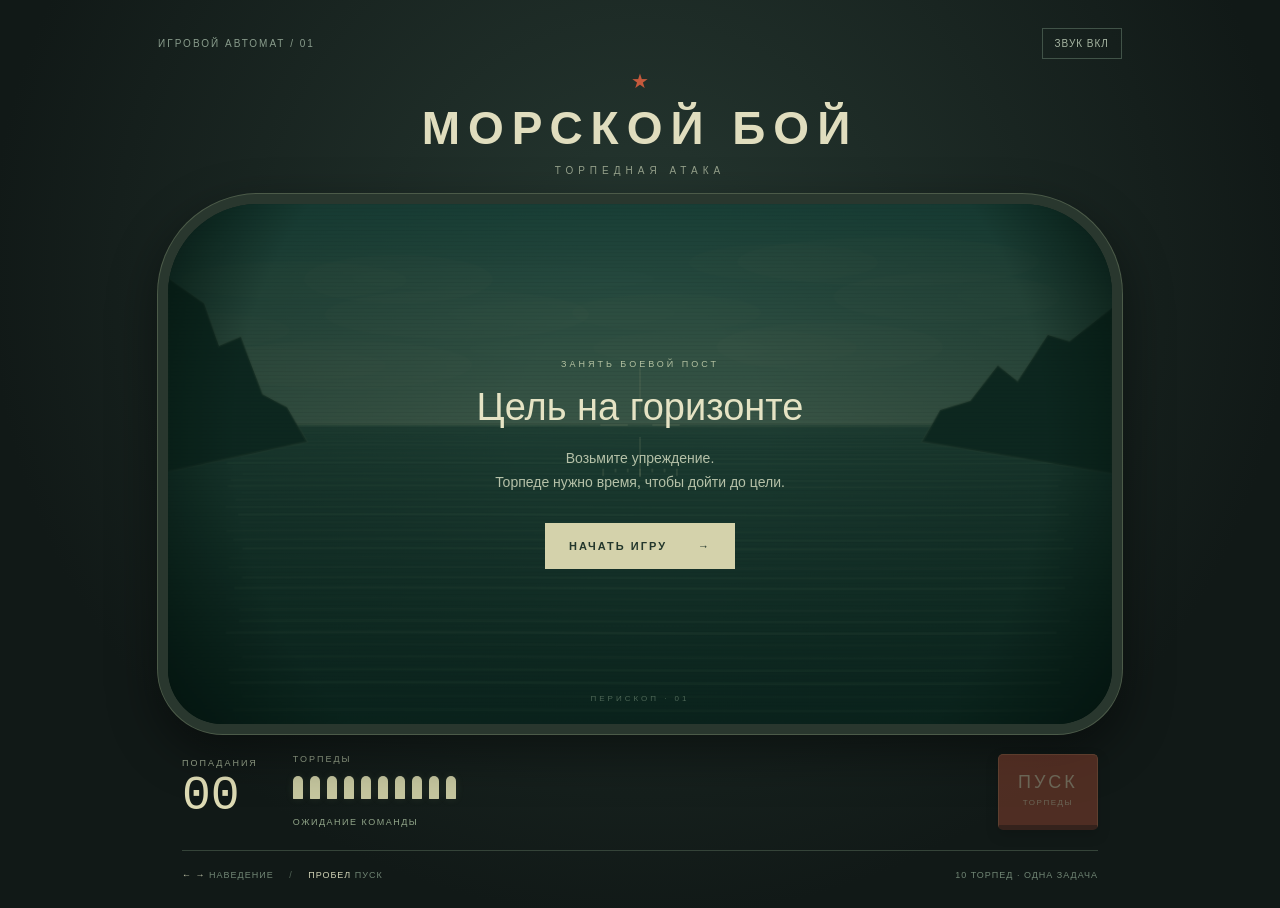
==== game/index.html @ be205969 "sea battle v0.1" ====
<!doctype html>
<html lang="ru">
<head><meta charset="UTF-8"><meta name="viewport" content="width=device-width, initial-scale=1"><title>Морской бой</title><link rel="stylesheet" href="style.css"></head>
<body>
<main class="cabinet">
  <header><span class="serial">ИГРОВОЙ АВТОМАТ / 01</span><button id="sound" aria-pressed="true">ЗВУК ВКЛ</button></header>
  <div class="title"><span class="star">★</span><h1>МОРСКОЙ БОЙ</h1><p>ТОРПЕДНАЯ АТАКА</p></div>
  <section class="viewport" aria-label="Море через перископ">
    <canvas id="sea" width="1000" height="560" aria-label="Игровое поле. Наведение стрелками влево и вправо, выстрел пробелом."></canvas>
    <div id="overlay"><span class="eyebrow">ЗАНЯТЬ БОЕВОЙ ПОСТ</span><h2 id="headline">Цель на горизонте</h2><p id="intro">Возьмите упреждение.<br>Торпеде нужно время, чтобы дойти до цели.</p><button id="start">НАЧАТЬ ИГРУ <span>→</span></button></div>
    <span class="scope-label">ПЕРИСКОП · 01</span>
  </section>
  <section class="dashboard">
    <div class="meter"><span>ПОПАДАНИЯ</span><strong id="score">00</strong></div>
    <div class="ammo"><span>ТОРПЕДЫ</span><div id="rounds"></div><small id="status" role="status">ОЖИДАНИЕ КОМАНДЫ</small></div>
    <button id="fire" disabled>ПУСК<span>ТОРПЕДЫ</span></button>
  </section>
  <footer><span>← → <span class="muted">НАВЕДЕНИЕ</span> <span class="separator">/</span> ПРОБЕЛ <span class="muted">ПУСК</span></span><span class="muted">10 ТОРПЕД · ОДНА ЗАДАЧА</span></footer>
  <div class="mobile-controls"><button id="left" aria-label="Навести влево">←</button><span>ИЛИ ВЕДИТЕ ПАЛЬЦЕМ ПО МОРЮ</span><button id="right" aria-label="Навести вправо">→</button></div>
</main>
<script src="render.js"></script><script src="game.js"></script>
</body></html>
---- game/style.css ----
:root{color-scheme:dark;font-family:Arial,Helvetica,sans-serif;color:#d2d4b7;background:#111917}*{box-sizing:border-box}body{margin:0;min-height:100vh;display:grid;place-items:center;background:radial-gradient(ellipse at 50% 30%,#263831 0,#111917 72%);padding:28px 20px}button{font:inherit;cursor:pointer;touch-action:manipulation}button:focus-visible{outline:2px solid #f2dc94;outline-offset:5px}.cabinet{width:min(100%,1000px)}header{display:flex;justify-content:space-between;align-items:center;font-size:10px;letter-spacing:2px;color:#889b8b}header button{border:1px solid #415348;color:#a6b5a2;background:transparent;padding:9px 12px;font-size:10px;letter-spacing:1px}.title{text-align:center;padding:18px 0 25px}.star{color:#c4593c;font-size:20px}h1{font-size:clamp(30px,5vw,54px);letter-spacing:8px;margin:8px 0;font-weight:900;color:#e0ddbe}.title p{font-size:10px;letter-spacing:5px;margin:10px 0 0;color:#96a28c}.viewport{position:relative;border:10px solid #29372e;border-radius:100px 100px 65px 65px;overflow:hidden;box-shadow:0 0 0 1px #4c5b49,0 18px 50px #0007;background:#051915;aspect-ratio:1000/560}canvas{display:block;width:100%;height:100%;touch-action:none}.scope-label{position:absolute;bottom:21px;left:0;right:0;text-align:center;font-size:8px;letter-spacing:3px;color:#a6c1a46b;pointer-events:none}#overlay{position:absolute;inset:0;display:flex;align-items:center;justify-content:center;flex-direction:column;background:#071b1685;text-align:center;padding:16px}#overlay[hidden]{display:none}.eyebrow{font-size:9px;letter-spacing:3px;color:#b2c0a0}h2{font-size:clamp(22px,4vw,38px);font-weight:500;margin:17px 0 4px;color:#e5e3c4}#intro{font-size:14px;line-height:1.7;color:#b5c1a8}#start{margin-top:14px;padding:17px 24px;background:#d4d2ab;border:0;color:#23372c;font-size:11px;font-weight:bold;letter-spacing:2px}#start span{margin-left:26px}.dashboard{display:flex;align-items:center;gap:35px;margin-top:26px;padding:0 24px}.meter>span,.ammo>span{display:block;font-size:9px;letter-spacing:2px;color:#9ba88f}.meter strong{font-family:monospace;display:block;font-size:48px;font-weight:400;line-height:1.2;color:#dedbb4}.ammo{flex:1}#rounds{display:flex;gap:7px;margin:12px 0}#rounds i{display:block;width:10px;height:23px;border-radius:6px 6px 1px 1px;background:#c7c8a0;box-shadow:0 0 8px #b7d08c1a}#rounds i.used{background:#344439}#status{font-size:9px;letter-spacing:1.5px;color:#91a589}#fire{width:100px;height:76px;border-radius:5px;border:1px solid #d27955;border-bottom:5px solid #6b3025;background:#ac4d36;color:#f0d8b5;letter-spacing:3px;font-size:18px;box-shadow:0 5px 12px #0004}#fire span{display:block;font-size:8px;letter-spacing:1.5px;margin-top:5px}#fire:disabled{opacity:.4;cursor:default}#fire:active:not(:disabled){transform:translateY(2px)}footer{display:flex;justify-content:space-between;margin:28px 24px 0;padding-top:19px;border-top:1px solid #354439;font-size:9px;letter-spacing:1px}.muted{color:#708574}.separator{margin:0 12px;color:#526658}.mobile-controls{display:none}@media(max-width:600px){body{padding:18px 12px}.serial{font-size:8px;letter-spacing:1px}.title{padding:16px 0 22px}h1{letter-spacing:4px}.viewport{border-width:6px;border-radius:50px 50px 35px 35px;aspect-ratio:1.35}.dashboard{gap:18px;padding:0 6px;margin-top:20px}#rounds{gap:5px}#rounds i{width:8px;height:20px}#fire{width:80px;height:70px}.meter strong{font-size:42px}footer{margin:23px 6px 0;line-height:1.7}footer>span:last-child{display:none}.mobile-controls{display:flex;align-items:center;justify-content:space-between;margin:20px 6px 0;gap:10px}.mobile-controls button{background:#283e32;border:1px solid #4d6351;color:#d2d4b7;width:65px;height:42px;font-size:24px;touch-action:none}.mobile-controls span{font-size:8px;letter-spacing:1px;color:#829681}#intro{font-size:12px}#start{margin-top:6px;padding:14px 18px}.eyebrow{font-size:8px}h2{margin-top:10px}.scope-label{bottom:12px}}
@media(min-width:601px) and (min-height:600px){.cabinet{width:min(100%,1000px,calc((100svh - 360px)*1.785))}.title{padding:10px 0 18px}h1{font-size:clamp(30px,4vw,46px)}.dashboard{margin-top:20px}footer{margin-top:20px}}
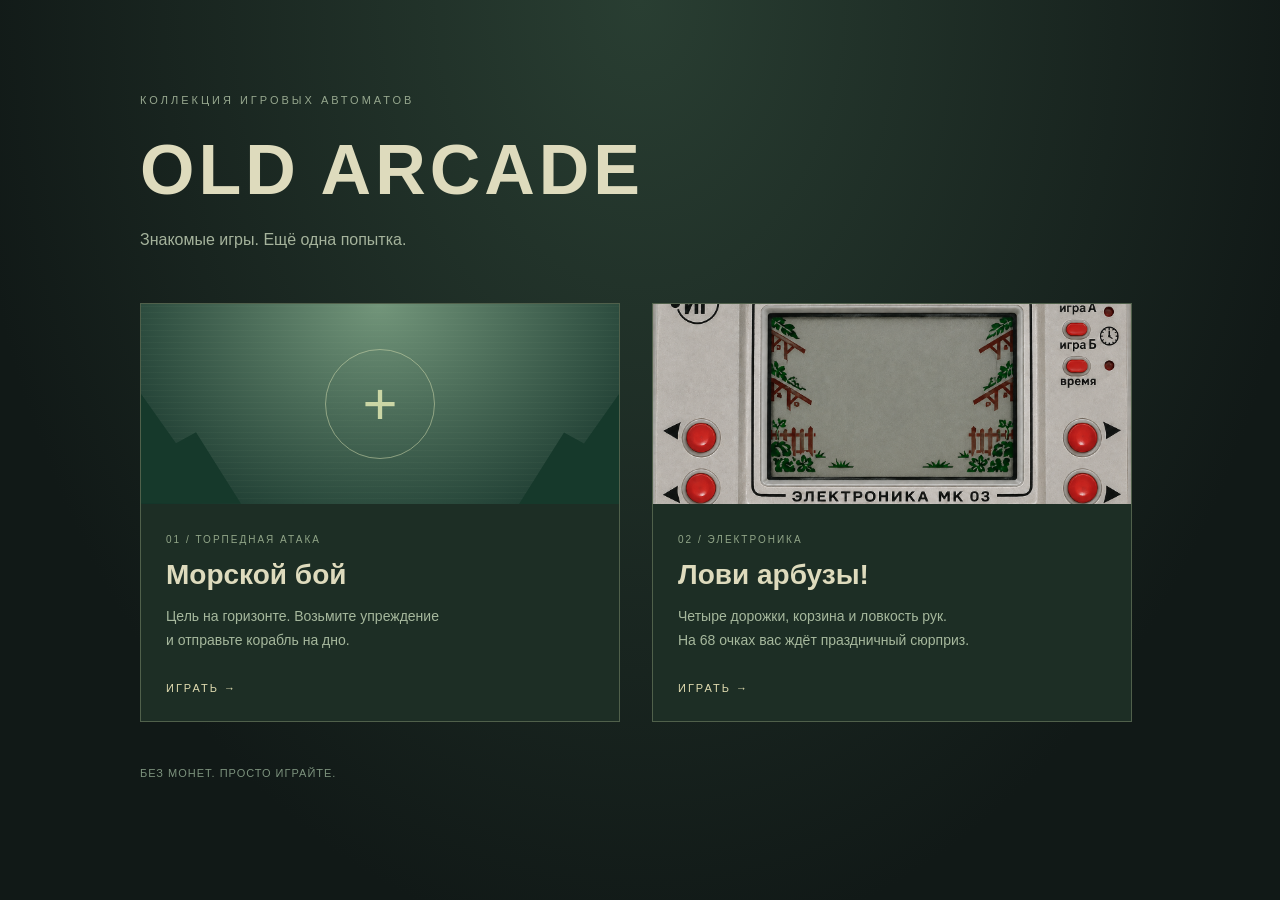
==== commit 8c31166c: "add start page, catch watermelon game" ====
--- a/game/index.html
+++ b/game/index.html
@@ -1,22 +1,25 @@
 <!doctype html>
 <html lang="ru">
-<head><meta charset="UTF-8"><meta name="viewport" content="width=device-width, initial-scale=1"><title>Морской бой</title><link rel="stylesheet" href="style.css"></head>
-<body>
-<main class="cabinet">
-  <header><span class="serial">ИГРОВОЙ АВТОМАТ / 01</span><button id="sound" aria-pressed="true">ЗВУК ВКЛ</button></header>
-  <div class="title"><span class="star">★</span><h1>МОРСКОЙ БОЙ</h1><p>ТОРПЕДНАЯ АТАКА</p></div>
-  <section class="viewport" aria-label="Море через перископ">
-    <canvas id="sea" width="1000" height="560" aria-label="Игровое поле. Наведение стрелками влево и вправо, выстрел пробелом."></canvas>
-    <div id="overlay"><span class="eyebrow">ЗАНЯТЬ БОЕВОЙ ПОСТ</span><h2 id="headline">Цель на горизонте</h2><p id="intro">Возьмите упреждение.<br>Торпеде нужно время, чтобы дойти до цели.</p><button id="start">НАЧАТЬ ИГРУ <span>→</span></button></div>
-    <span class="scope-label">ПЕРИСКОП · 01</span>
+<head>
+  <meta charset="UTF-8">
+  <meta name="viewport" content="width=device-width, initial-scale=1">
+  <title>Old Arcade — игровые автоматы</title>
+  <style>
+    :root{color-scheme:dark;font-family:Arial,Helvetica,sans-serif;background:#111917;color:#dedbbd}*{box-sizing:border-box}body{margin:0;min-height:100vh;padding:clamp(24px,7vw,90px);background:radial-gradient(ellipse at top,#293e32,#111917 75%)}main{max-width:1000px;margin:auto}.eyebrow{font-size:11px;letter-spacing:3px;color:#96a78e}h1{font-size:clamp(36px,7vw,70px);letter-spacing:4px;margin:22px 0 12px}header p{color:#a5b39c;line-height:1.7}.games{display:grid;grid-template-columns:repeat(auto-fit,minmax(260px,1fr));gap:24px;margin-top:50px}.game{max-width:480px;display:block;text-decoration:none;color:inherit;border:1px solid #50604b;background:#1d2e25;transition:transform .15s,border-color .15s}.game:hover{transform:translateY(-4px);border-color:#c8ceaa}.game:focus-visible{outline:2px solid #e4d495;outline-offset:6px}.art{height:200px;display:grid;place-items:center;background:repeating-linear-gradient(0deg,transparent 0 5px,#b5cea409 5px 6px),radial-gradient(ellipse at top,#72957a,#102e26);position:relative;overflow:hidden}.scope{width:110px;height:110px;border:1px solid #d0d9ad88;border-radius:50%;display:grid;place-items:center;color:#cbd6a5;font-size:60px;font-weight:100}.art:before,.art:after{content:'';position:absolute;bottom:0;width:100px;height:110px;background:#16392b;clip-path:polygon(0 0,35% 45%,55% 35%,100% 100%,0 100%)}.art:before{left:0}.art:after{right:0;transform:scaleX(-1)}.details{padding:25px}.number{font-size:10px;letter-spacing:2px;color:#91a588}h2{font-size:28px;margin:12px 0}.details p{font-size:14px;line-height:1.7;color:#a6b89d;margin-bottom:26px}.play{font-size:11px;letter-spacing:2px;color:#e0dbb0}footer{margin-top:45px;color:#7c927d;font-size:11px;letter-spacing:1px}
+  </style>
+</head>
+<body><main>
+  <header><span class="eyebrow">КОЛЛЕКЦИЯ ИГРОВЫХ АВТОМАТОВ</span><h1>OLD ARCADE</h1><p>Знакомые игры. Ещё одна попытка.</p></header>
+  <section class="games" aria-label="Выбор игры">
+    <a class="game" href="games/sea-battle/index.html">
+      <div class="art" aria-hidden="true"><span class="scope">+</span></div>
+      <div class="details"><span class="number">01 / ТОРПЕДНАЯ АТАКА</span><h2>Морской бой</h2><p>Цель на горизонте. Возьмите упреждение<br>и отправьте корабль на дно.</p><span class="play">ИГРАТЬ →</span></div>
+    </a>
+    <a class="game" href="games/catch-watermelon/index.html">
+      <div style="height:200px;background:url('games/catch-watermelon/assets/gamefield.png') center/cover" aria-hidden="true"></div>
+      <div class="details"><span class="number">02 / ЭЛЕКТРОНИКА</span><h2>Лови арбузы!</h2><p>Четыре дорожки, корзина и ловкость рук.<br>На 68 очках вас ждёт праздничный сюрприз.</p><span class="play">ИГРАТЬ →</span></div>
+    </a>
   </section>
-  <section class="dashboard">
-    <div class="meter"><span>ПОПАДАНИЯ</span><strong id="score">00</strong></div>
-    <div class="ammo"><span>ТОРПЕДЫ</span><div id="rounds"></div><small id="status" role="status">ОЖИДАНИЕ КОМАНДЫ</small></div>
-    <button id="fire" disabled>ПУСК<span>ТОРПЕДЫ</span></button>
-  </section>
-  <footer><span>← → <span class="muted">НАВЕДЕНИЕ</span> <span class="separator">/</span> ПРОБЕЛ <span class="muted">ПУСК</span></span><span class="muted">10 ТОРПЕД · ОДНА ЗАДАЧА</span></footer>
-  <div class="mobile-controls"><button id="left" aria-label="Навести влево">←</button><span>ИЛИ ВЕДИТЕ ПАЛЬЦЕМ ПО МОРЮ</span><button id="right" aria-label="Навести вправо">→</button></div>
-</main>
-<script src="render.js"></script><script src="game.js"></script>
-</body></html>
+  <footer>БЕЗ МОНЕТ. ПРОСТО ИГРАЙТЕ.</footer>
+</main></body>
+</html>
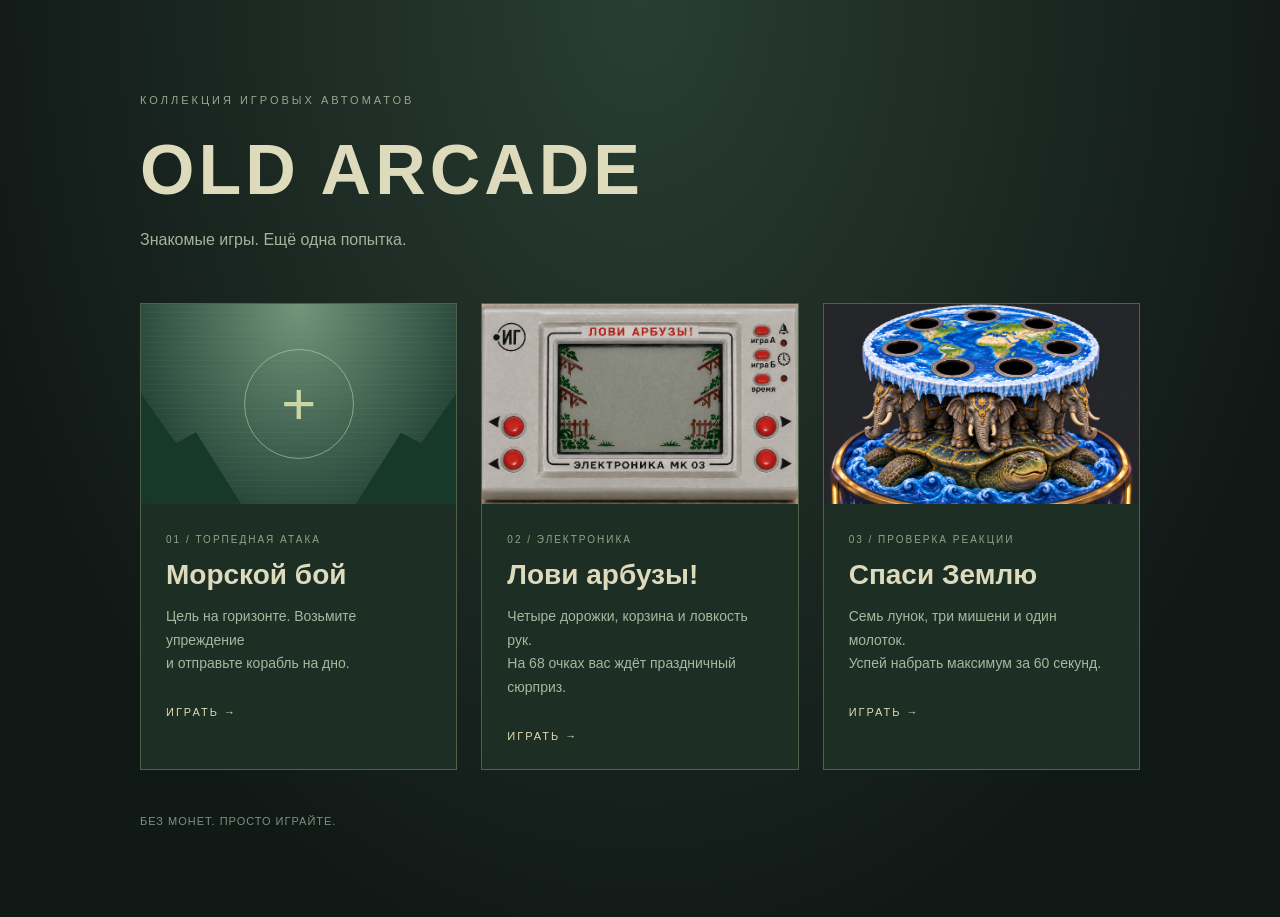
==== commit b7960b0c: "Save Earth v0.1" ====
--- a/game/index.html
+++ b/game/index.html
@@ -19,6 +19,10 @@
       <div style="height:200px;background:url('games/catch-watermelon/assets/gamefield.png') center/cover" aria-hidden="true"></div>
       <div class="details"><span class="number">02 / ЭЛЕКТРОНИКА</span><h2>Лови арбузы!</h2><p>Четыре дорожки, корзина и ловкость рук.<br>На 68 очках вас ждёт праздничный сюрприз.</p><span class="play">ИГРАТЬ →</span></div>
     </a>
+    <a class="game" href="games/knock-the-threat/index.html">
+      <div style="height:200px;background:url('games/knock-the-threat/assets/board-neutral.png') center 25%/cover" aria-hidden="true"></div>
+      <div class="details"><span class="number">03 / ПРОВЕРКА РЕАКЦИИ</span><h2>Спаси Землю</h2><p>Семь лунок, три мишени и один молоток.<br>Успей набрать максимум за 60 секунд.</p><span class="play">ИГРАТЬ →</span></div>
+    </a>
   </section>
   <footer>БЕЗ МОНЕТ. ПРОСТО ИГРАЙТЕ.</footer>
 </main></body>
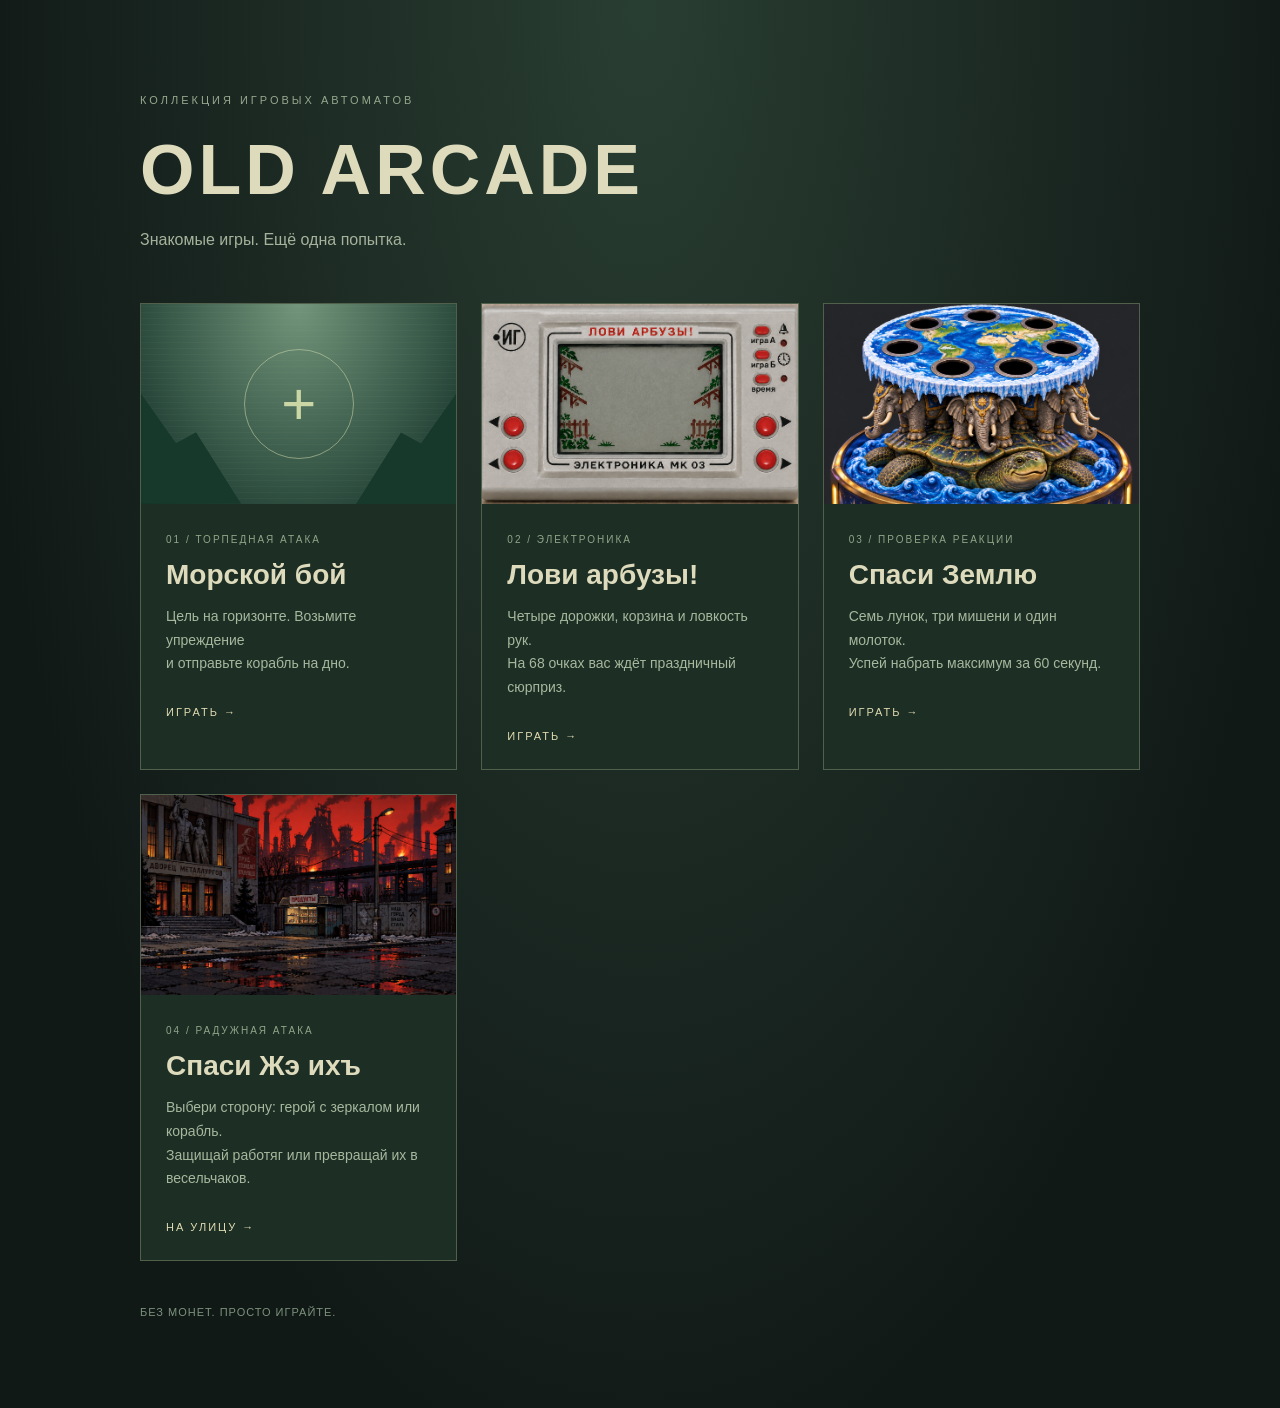
==== commit 2686c0e8: "save the workers v0.1" ====
--- a/game/index.html
+++ b/game/index.html
@@ -23,6 +23,10 @@
       <div style="height:200px;background:url('games/knock-the-threat/assets/board-neutral.png') center 25%/cover" aria-hidden="true"></div>
       <div class="details"><span class="number">03 / ПРОВЕРКА РЕАКЦИИ</span><h2>Спаси Землю</h2><p>Семь лунок, три мишени и один молоток.<br>Успей набрать максимум за 60 секунд.</p><span class="play">ИГРАТЬ →</span></div>
     </a>
+    <a class="game" href="games/save-workers/index.html">
+      <div style="height:200px;background:url('games/save-workers/assets/city.jpg') center/cover" aria-hidden="true"></div>
+      <div class="details"><span class="number">04 / РАДУЖНАЯ АТАКА</span><h2>Спаси Жэ ихъ</h2><p>Выбери сторону: герой с зеркалом или корабль.<br>Защищай работяг или превращай их в весельчаков.</p><span class="play">НА УЛИЦУ →</span></div>
+    </a>
   </section>
   <footer>БЕЗ МОНЕТ. ПРОСТО ИГРАЙТЕ.</footer>
 </main></body>
